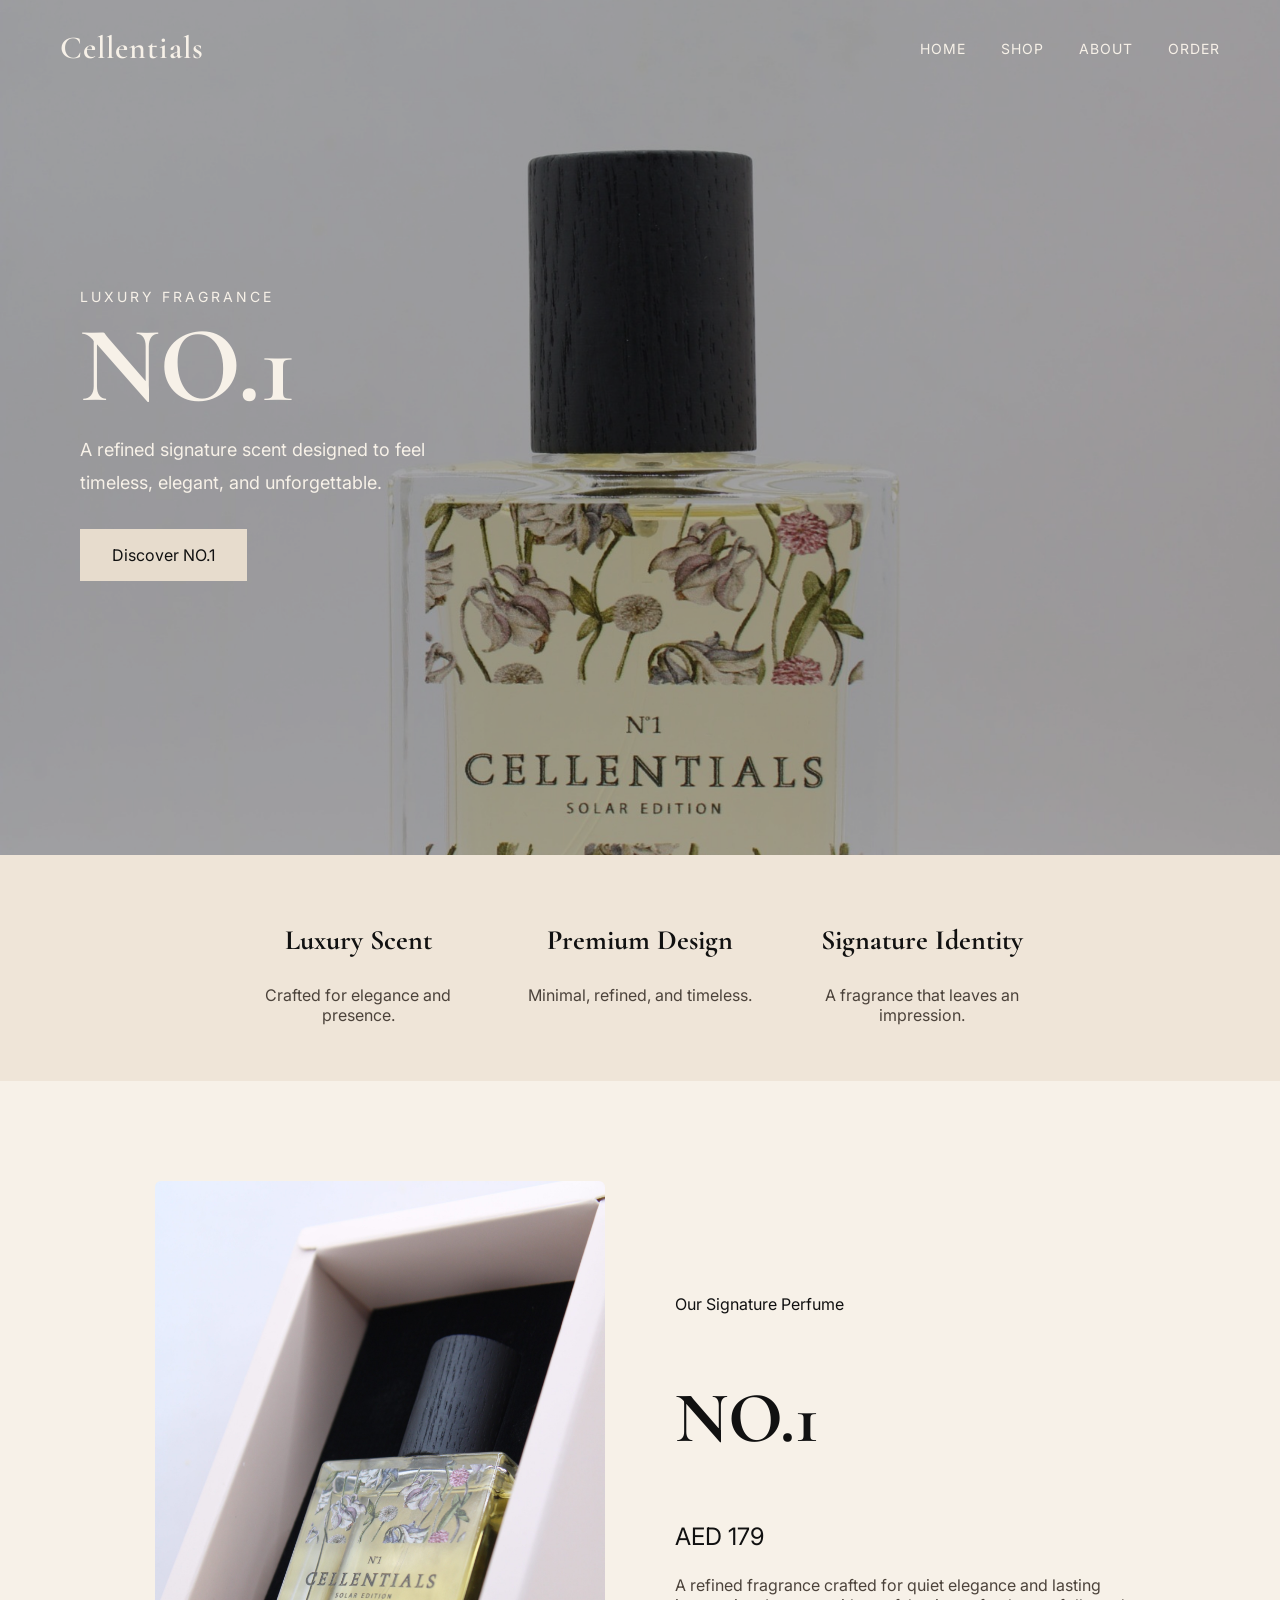
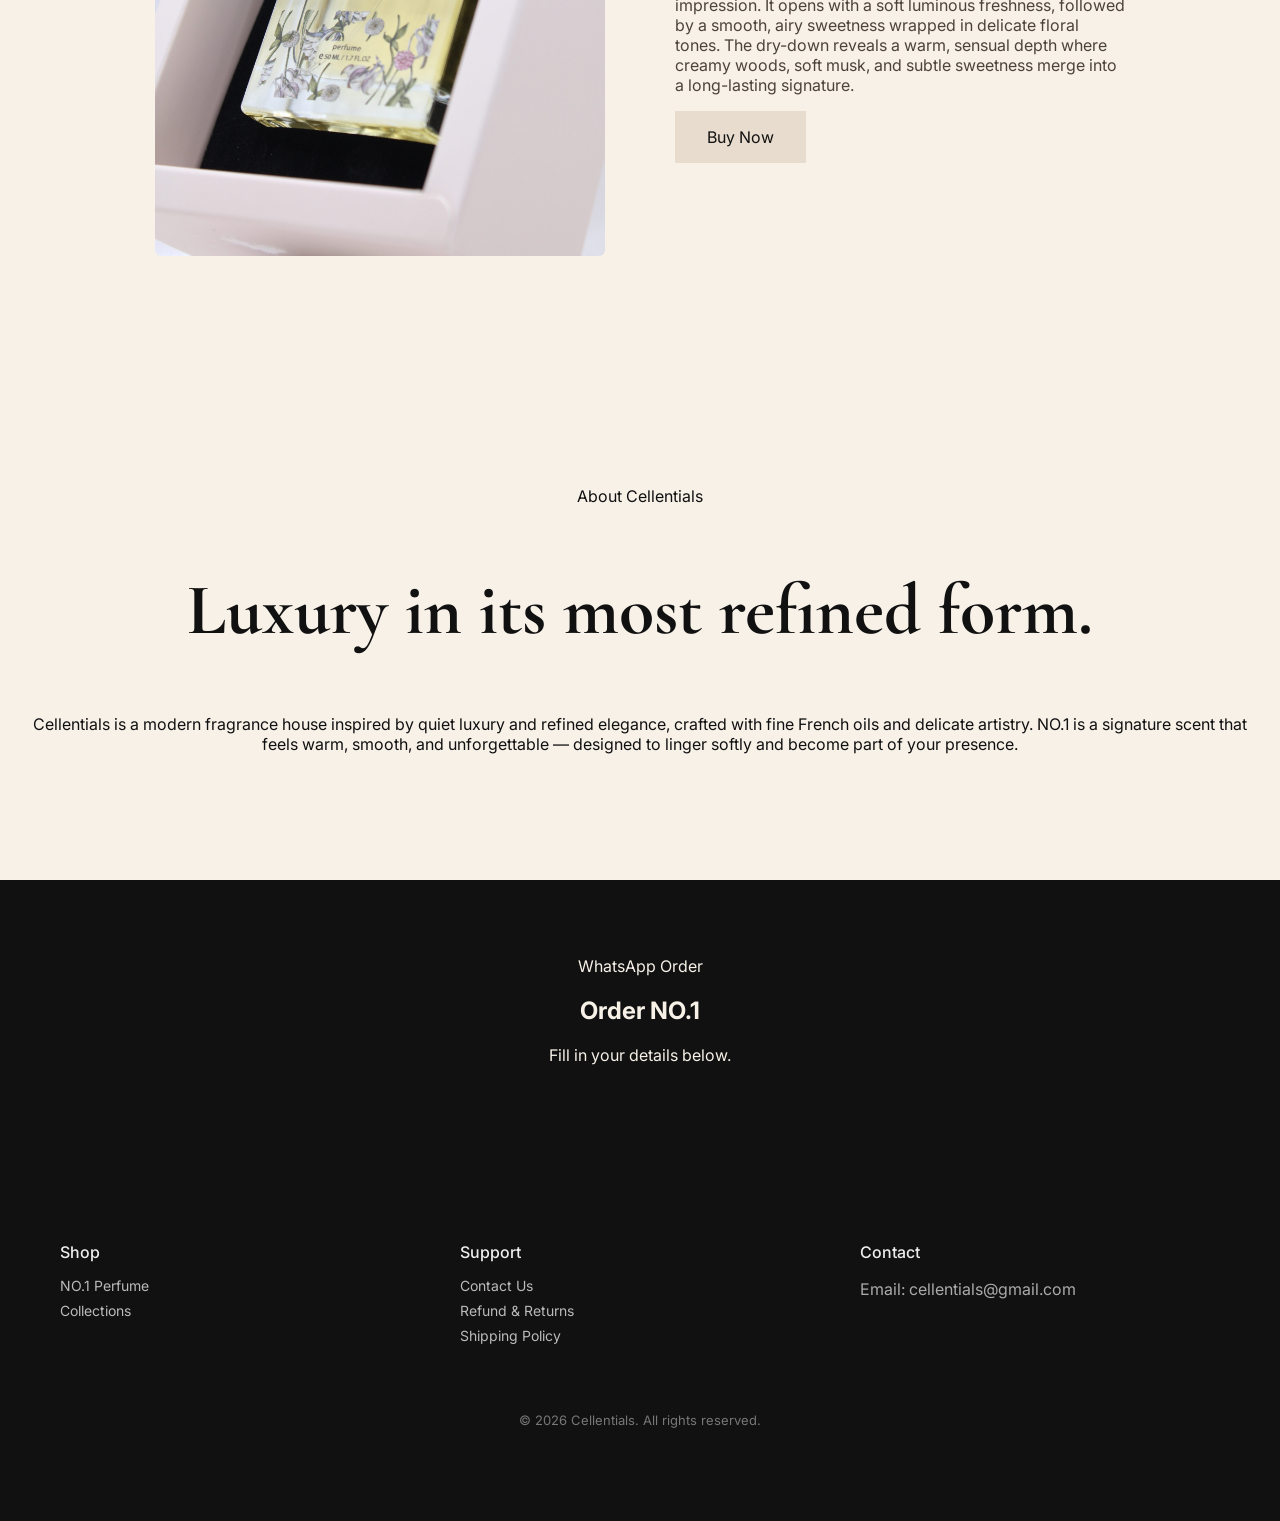
==== index.html @ 871bb333 "Update index.html" ====
<!DOCTYPE html>
<html>
<head>
    <title>Celentials</title>
    <link rel="stylesheet" href="style.css">

    <!-- Fonts -->
    <link rel="preconnect" href="https://fonts.googleapis.com">
    <link rel="preconnect" href="https://fonts.gstatic.com" crossorigin>
    <link href="https://fonts.googleapis.com/css2?family=Cormorant+Garamond:wght@400;500;600;700&family=Inter:wght@300;400;500;600&display=swap" rel="stylesheet">
</head>

<body>

    <!-- NAV -->
    <nav>
        <h2 class="logo">Cellentials</h2>
        <ul>
            <li><a href="#home">Home</a></li>
            <li><a href="#shop">Shop</a></li>
            <li><a href="#about">About</a></li>
            <li><a href="#order">Order</a></li>
        </ul>
    </nav>

    <!-- HERO -->
    <section class="hero" id="home">
        <div class="hero-overlay"></div>

        <div class="hero-content">
            <div class="hero-text">
                <p class="small-text">Luxury Fragrance</p>
                <h1>NO.1</h1>
                <p class="description">
                    A refined signature scent designed to feel timeless, elegant, and unforgettable.
                </p>
                <a href="#shop" class="hero-button">Discover NO.1</a>
            </div>
        </div>
    </section>

    <!-- FEATURES -->
    <section class="features">
        <div class="feature">
            <h3>Luxury Scent</h3>
            <p>Crafted for elegance and presence.</p>
        </div>

        <div class="feature">
            <h3>Premium Design</h3>
            <p>Minimal, refined, and timeless.</p>
        </div>

        <div class="feature">
            <h3>Signature Identity</h3>
            <p>A fragrance that leaves an impression.</p>
        </div>
    </section>

    <!-- PRODUCT -->
    <section class="product" id="shop">
        <div class="product-container">

            <div class="product-image">
                <img src="CellentialN1.JPG" alt="NO.1 Perfume">
            </div>

            <div class="product-info">
                <p class="section-label">Our Signature Perfume</p>
                <h2>NO.1</h2>
                <p class="price">AED 179</p>

                <p class="product-description">
                    A refined fragrance crafted for quiet elegance and lasting impression.
                    It opens with a soft luminous freshness, followed by a smooth, airy sweetness
                    wrapped in delicate floral tones. The dry-down reveals a warm, sensual depth
                    where creamy woods, soft musk, and subtle sweetness merge into a long-lasting signature.
                </p>

                <a href="http://pay.ziina.com/Cellentials48/nr4WAFdqo"
                   target="_blank"
                   class="hero-button">
                   Buy Now
                </a>

            </div>
        </div>
    </section>

    <!-- ABOUT -->
    <section class="about" id="about">
        <p class="section-label">About Cellentials</p>
        <h2>Luxury in its most refined form.</h2>
        <p>
            Cellentials is a modern fragrance house inspired by quiet luxury 
            and refined elegance, crafted with fine French oils and delicate artistry. 
            NO.1 is a signature scent that feels warm, smooth, and unforgettable — designed to
            linger softly and become part of your presence.
        </p>
    </section>

    <!-- ORDER -->
    <section class="order" id="order">
        <p class="section-label">WhatsApp Order</p>
        <h2>Order NO.1</h2>
        <p class="order-text">Fill in your details below.</p>

  

        <p id="message"></p>
    </section>

    <!-- FOOTER -->
   

   <script src="script.js"></script>

<footer class="footer">
  <div class="footer-container">

    

    <div class="footer-column">
      <h4>Shop</h4>
      <a href="#">NO.1 Perfume</a>
      <a href="#">Collections</a>
    </div>

    <div class="footer-column">
      <h4>Support</h4>
      <a href="contact.html">Contact Us</a>
      <a href="policy.html">Refund & Returns</a>
      <a href="shipping.html">Shipping Policy</a>
    </div>

    <div class="footer-column">
      <h4>Contact</h4>
      <p>Email: cellentials@gmail.com</p>
    </div>

  </div>

  <div class="footer-bottom">
    <p>© 2026 Cellentials. All rights reserved.</p>
  </div>
</footer>

</body>
</html>
---- style.css ----
html {
    scroll-behavior: smooth;
}

* {
    box-sizing: border-box;
}

html, body {
    margin: 0;
    padding: 0;
    overflow-x: hidden;
}

body {
    margin: 0;
    background-color: #f7f1e8;
    color: #111111;
    font-family: 'Inter', sans-serif;
}

/* NAVBAR */
nav {
    position: absolute;
    top: 0;
    left: 0;
    width: 100%;
    padding: 28px 60px;
    display: flex;
    justify-content: space-between;
    align-items: center;
    z-index: 10;
}

.logo {
    font-family: 'Cormorant Garamond', serif;
    font-size: 32px;
    font-weight: 600;
    color: #f7f1e8;
    margin: 0;
    letter-spacing: 1px;
}

nav ul {
    display: flex;
    gap: 35px;
    list-style: none;
    margin: 0;
    padding: 0;
}

nav ul li a {
    text-decoration: none;
    color: #f7f1e8;
    font-size: 14px;
    letter-spacing: 1px;
    text-transform: uppercase;
}

/* HERO */
.hero {
    position: relative;
    min-height: 95vh;
    background-image: url("cellentialsN1image.JPG");
    background-size: cover;
    background-position: center;
    display: flex;
    align-items: center;
}

.hero-overlay {
    position: absolute;
    inset: 0;
    background: rgba(0, 0, 0, 0.35);
}

.hero-content {
    position: relative;
    z-index: 2;
    width: 100%;
    padding: 0 80px;
}

.hero-text {
    max-width: 500px;
    color: #f7f1e8;
}

.small-text {
    font-size: 14px;
    letter-spacing: 3px;
    text-transform: uppercase;
    margin-bottom: 12px;
}

.hero h1 {
    font-family: 'Cormorant Garamond', serif;
    font-size: 108px;
    line-height: 0.9;
    margin: 0 0 20px;
}

.description {
    font-size: 18px;
    line-height: 1.8;
    max-width: 420px;
    margin-bottom: 30px;
}

.hero-button {
    display: inline-block;
    padding: 16px 32px;
    background-color: #e7dccd;
    color: #111;
    text-decoration: none;
}

/* FEATURES */
.features {
    background-color: #efe5d8;
    display: flex;
    justify-content: center;
    gap: 40px;
    padding: 40px 30px;
    flex-wrap: wrap;
}

.feature {
    text-align: center;
    max-width: 260px;
}

.feature h3 {
    font-family: 'Cormorant Garamond', serif;
    font-size: 28px;
}

.feature p {
    color: #4c433b;
}

/* PRODUCT */
.product {
    padding: 100px 70px;
}

.product-container {
    max-width: 1200px;
    margin: auto;
    display: flex;
    align-items: center;
    justify-content: center;
    gap: 70px;
    flex-wrap: wrap;
}

.product-image img {
    width: 100%;
    max-width: 450px;
    border-radius: 6px;
}

.product-info {
    max-width: 450px;
}

.product-info h2 {
    font-family: 'Cormorant Garamond', serif;
    font-size: 72px;
}

.price {
    font-size: 24px;
}

.product-description {
    color: #4c433b;
}

/* ABOUT */
.about {
    text-align: center;
    padding: 110px 30px;
}

.about h2 {
    font-family: 'Cormorant Garamond', serif;
    font-size: 72px;
}

/* ORDER */
.order {
    background-color: #111;
    color: #f7f1e8;
    text-align: center;
    padding: 60px 20px;
}

form {
    max-width: 460px;
    margin: auto;
    display: flex;
    flex-direction: column;
    gap: 16px;
}

input {
    padding: 16px;
    border: 1px solid #8e7f70;
    background: transparent;
    color: #f7f1e8;
}

input::placeholder {
    color: #b8ab9b;
}

button {
    padding: 16px;
    background-color: #e7dccd;
    color: #111;
    border: none;
}

/* FOOTER */
.footer {
    background: #111;
    color: #eee;
    padding: 60px 40px;
}

.footer {
  background-color: #111;
  color: #eee;
  padding: 80px 60px;
}

.footer-container {
  display: flex;
  justify-content: space-between; /* spreads columns like Coursera */
  align-items: flex-start;
  max-width: 1200px;
  margin: 0 auto;
  gap: 40px;
  flex-wrap: wrap;
}

.footer-column {
  flex: 1;
  min-width: 180px;
}

.footer-column h3,
.footer-column h4 {
  margin-bottom: 15px;
  font-weight: 500;
}

.footer-column p {
  color: #aaa;
  line-height: 1.6;
  margin: 0;
}

.footer-column a {
  display: block;
  color: #bbb;
  text-decoration: none;
  margin-bottom: 8px;
  font-size: 14px;
}

.footer-column a:hover {
  color: #fff;
}

/* bottom text */
.footer-bottom {
  margin-top: 60px;
  text-align: center;
  font-size: 13px;
  color: #777;
}
.footer-column a {
  display: block;
}

/* CONTACT PAGE */
.contact {
    max-width: 700px;
    margin: 120px auto;
    padding: 0 20px;
    text-align: left;
}

.contact h1 {
    font-family: 'Cormorant Garamond', serif;
    font-size: 52px;
}

.contact-form {
    display: flex;
    flex-direction: column;
    gap: 15px;
}

.contact-form input,
.contact-form textarea {
    width: 100%;
    padding: 16px;
    border: 1px solid #cfc6bb;
    background: transparent;
    color: #111;
}

.contact-form textarea {
    height: 140px;
}

.contact-form button {
    background: #111;
    color: #f7f1e8;
}

/* MOBILE */
@media (max-width: 768px) {

    nav {
        padding: 20px;
        flex-direction: column;
    }

    .hero-content {
        padding: 0 20px;
        text-align: center;
    }

    .hero h1 {
        font-size: 60px;
    }

    .product {
        padding: 50px 20px;
    }

    .product-container {
        flex-direction: column;
        text-align: center;
    }

    .product-info h2 {
        font-size: 42px;
    }

    .about h2,
    .order h2 {
        font-size: 40px;
    }

    .features {
        flex-direction: column;
    }

    .footer-container {
        flex-direction: column;
        text-align: center;
    }
}
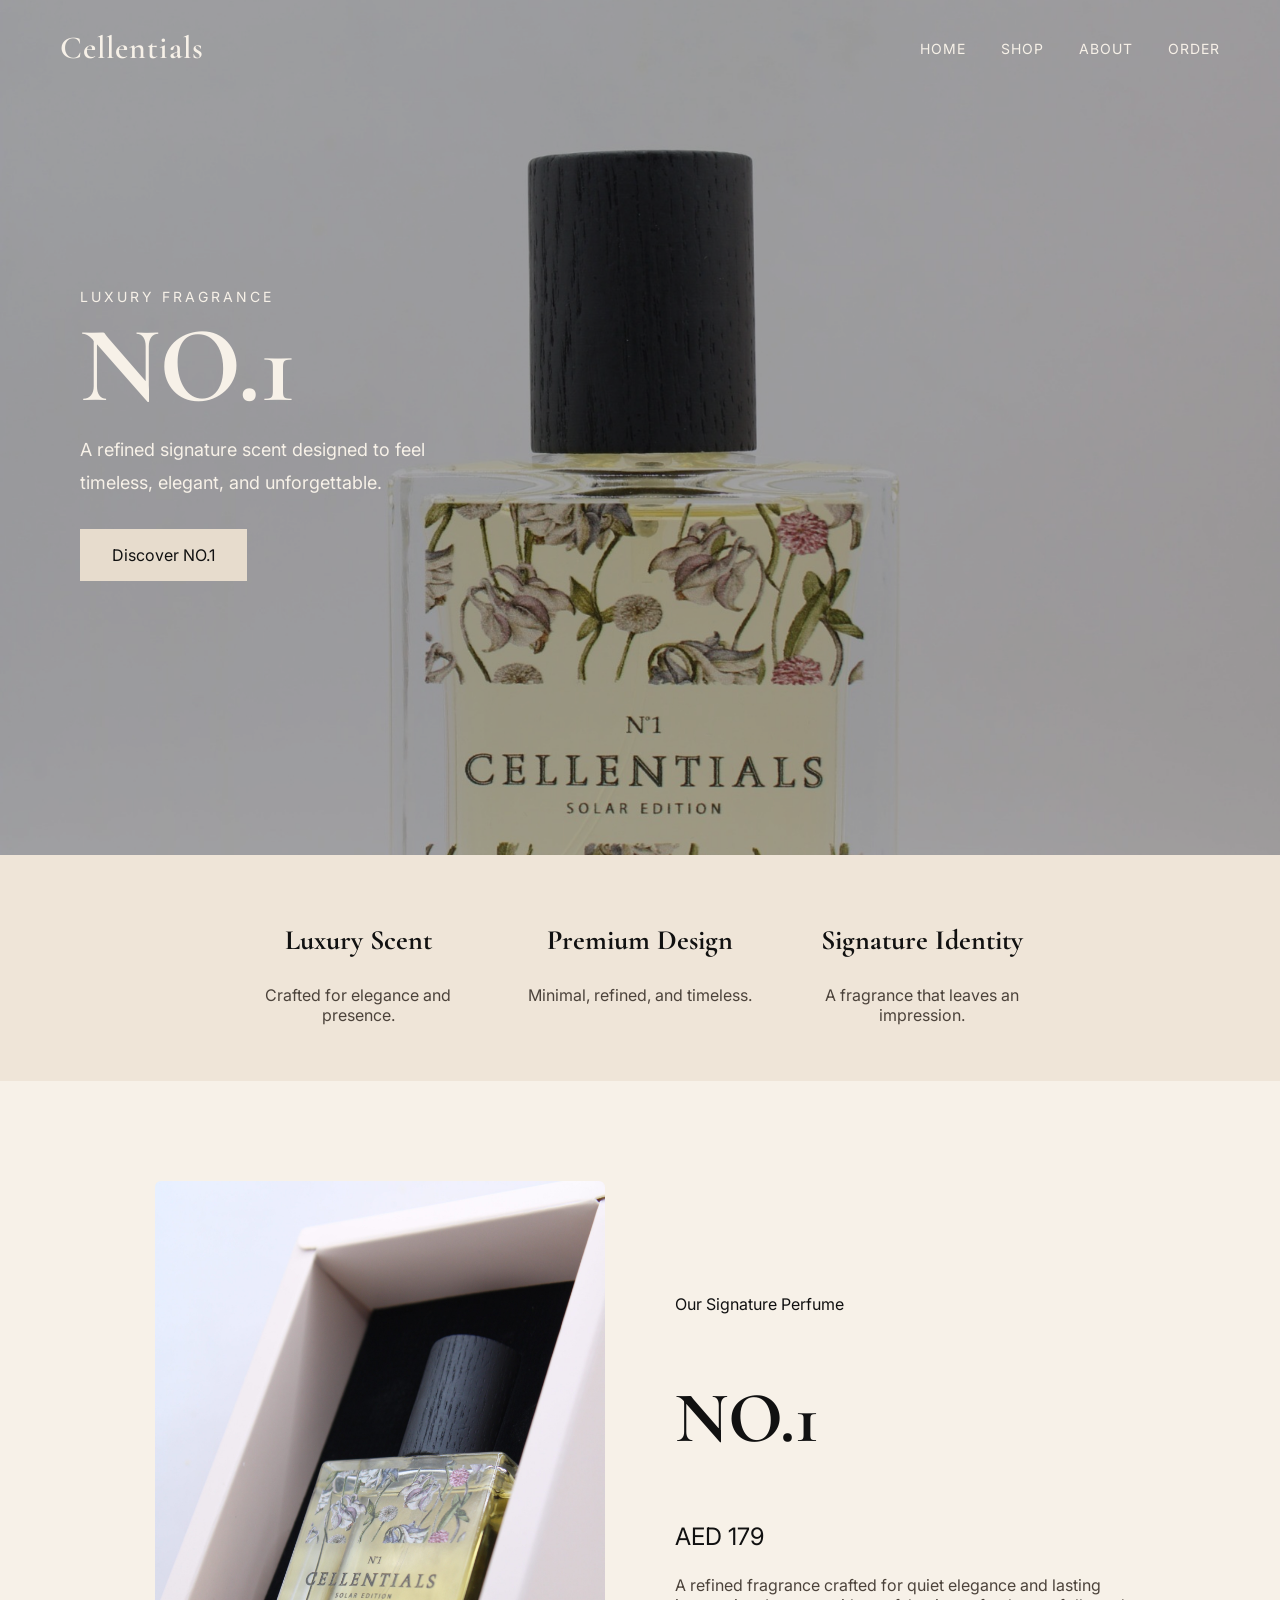
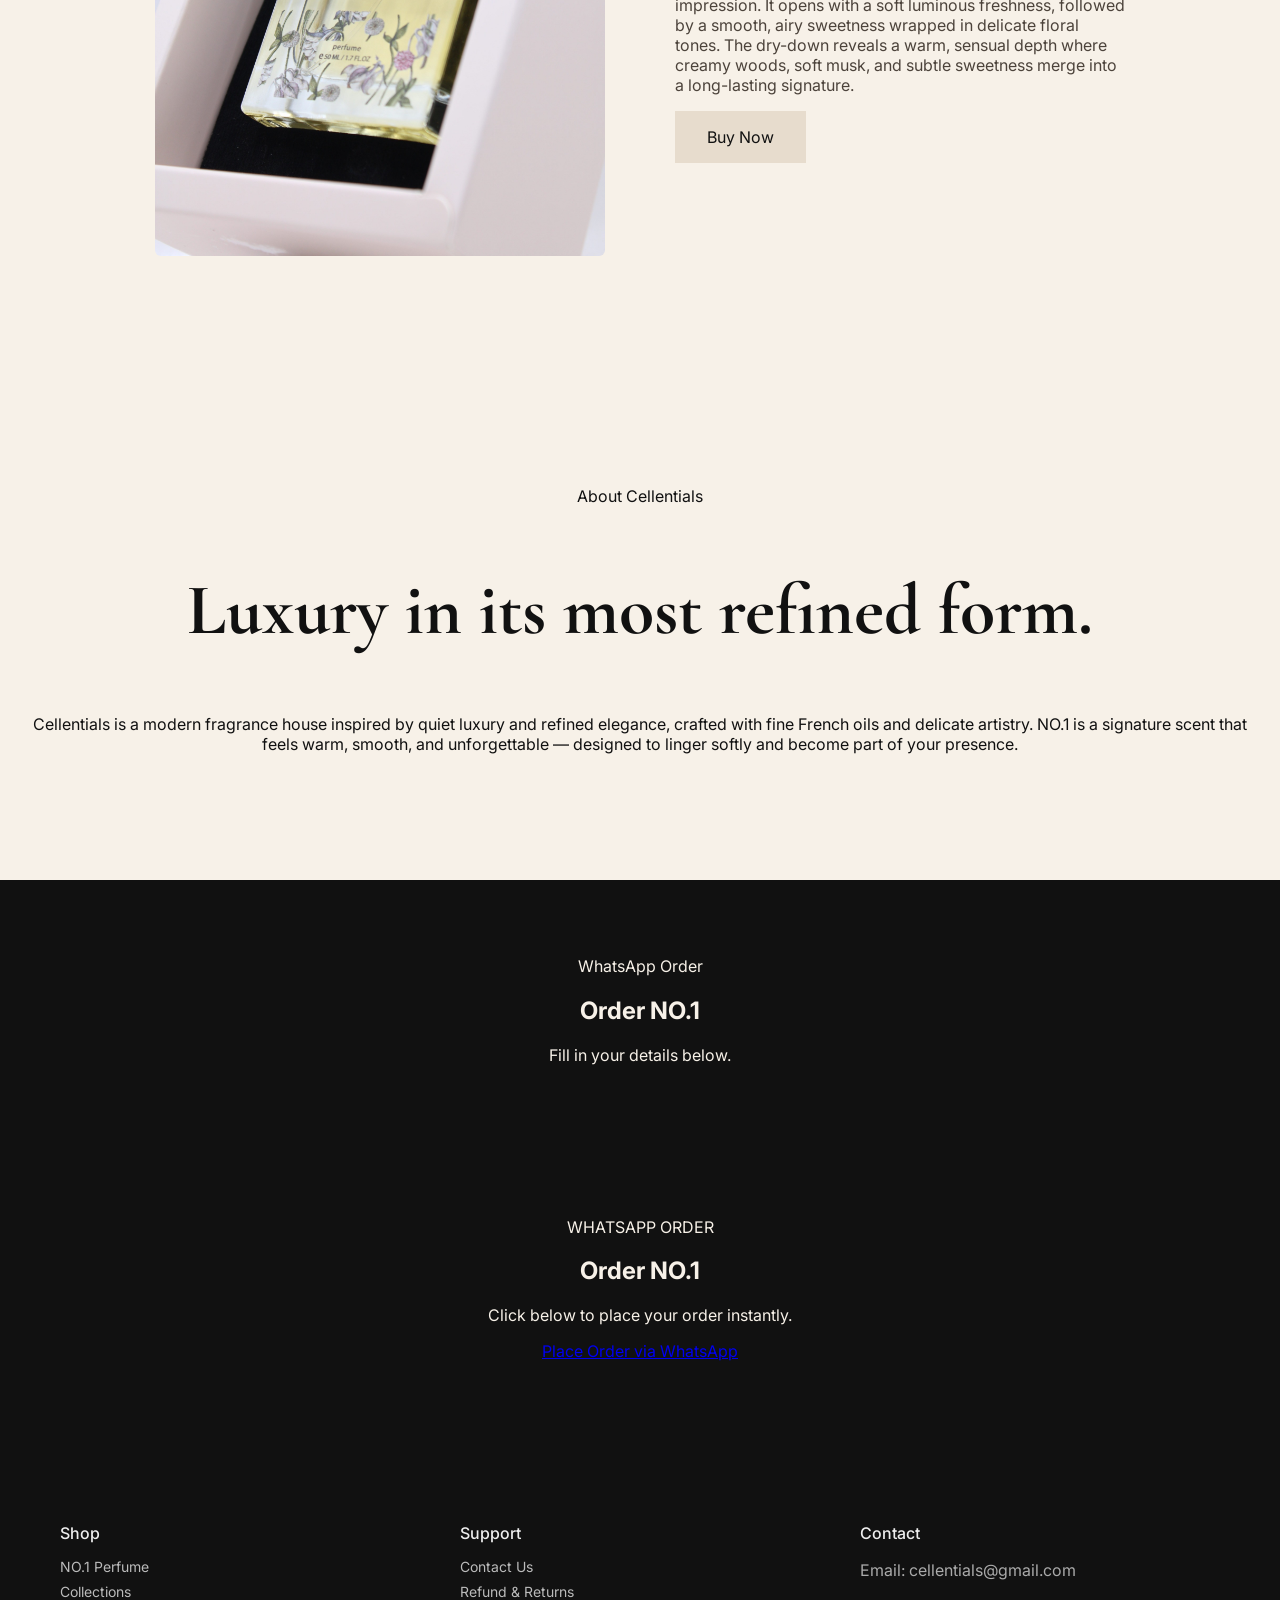
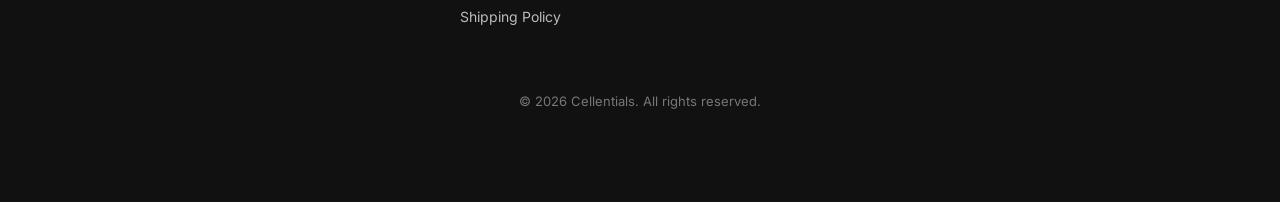
==== commit 0aef7877: "Update index.html" ====
--- a/index.html
+++ b/index.html
@@ -110,6 +110,20 @@
         <p id="message"></p>
     </section>
 
+    <section class="order">
+
+  <p class="section-label">WHATSAPP ORDER</p>
+  <h2>Order NO.1</h2>
+  <p class="order-text">Click below to place your order instantly.</p>
+
+  <a href="https://wa.me/971507528911?text=Hi%20I%20want%20to%20order%20NO.1%20perfume"
+     class="whatsapp-btn"
+     target="_blank">
+     Place Order via WhatsApp
+  </a>
+
+</section>
+
     <!-- FOOTER -->
    
 
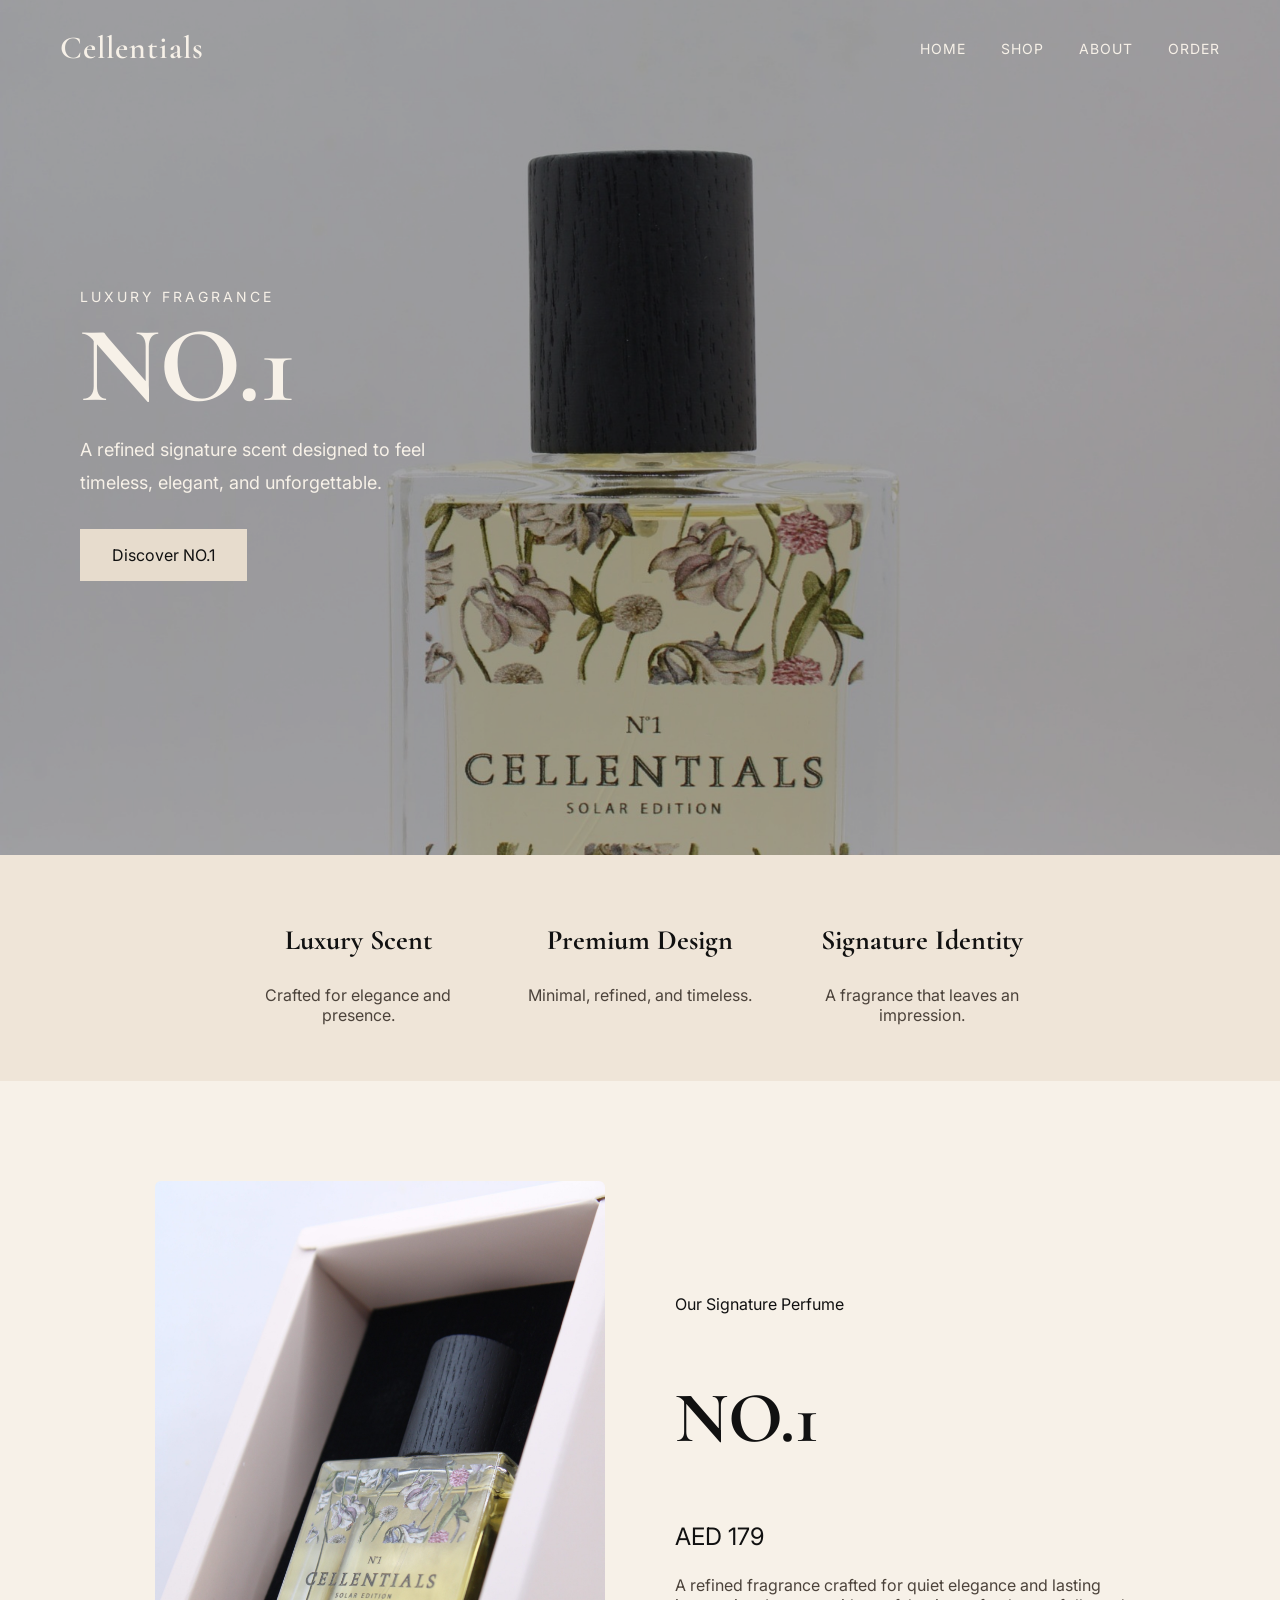
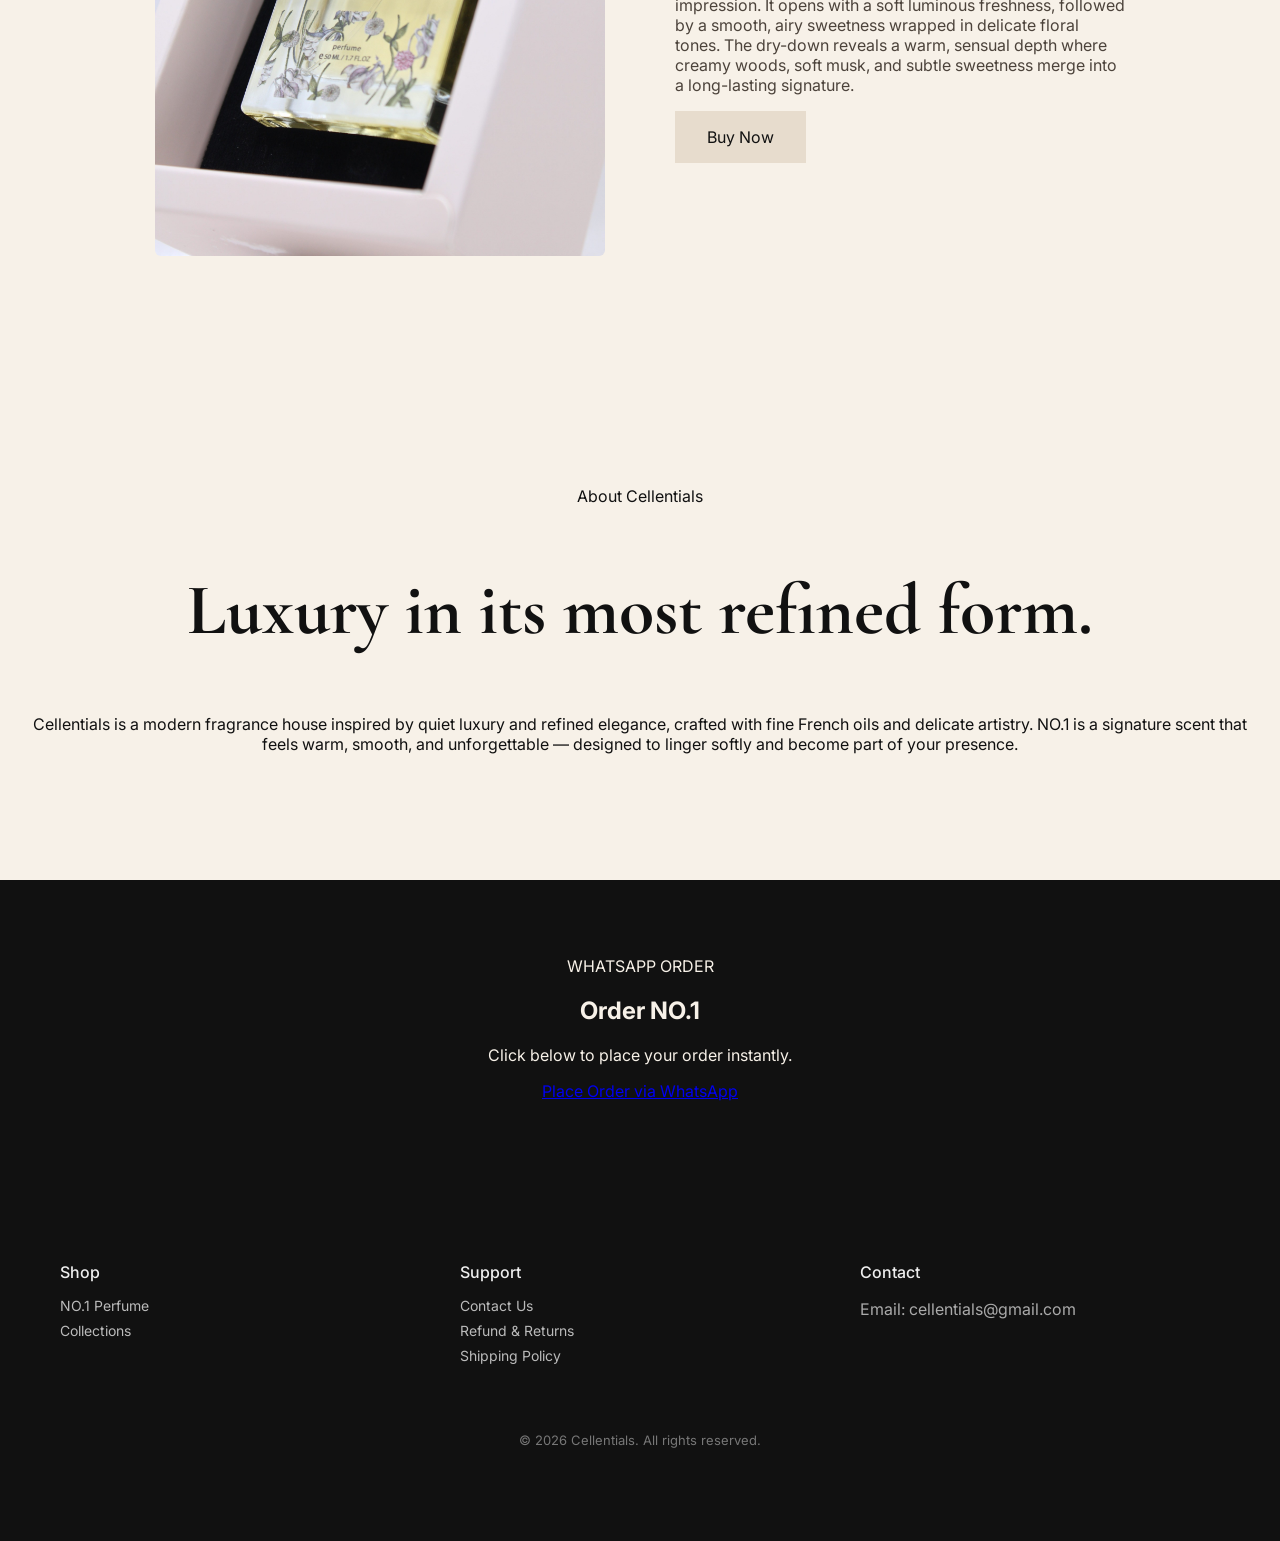
==== commit 08a9417c: "Update index.html" ====
--- a/index.html
+++ b/index.html
@@ -100,15 +100,7 @@
     </section>
 
     <!-- ORDER -->
-    <section class="order" id="order">
-        <p class="section-label">WhatsApp Order</p>
-        <h2>Order NO.1</h2>
-        <p class="order-text">Fill in your details below.</p>
-
-  
-
-        <p id="message"></p>
-    </section>
+ 
 
     <section class="order">
 
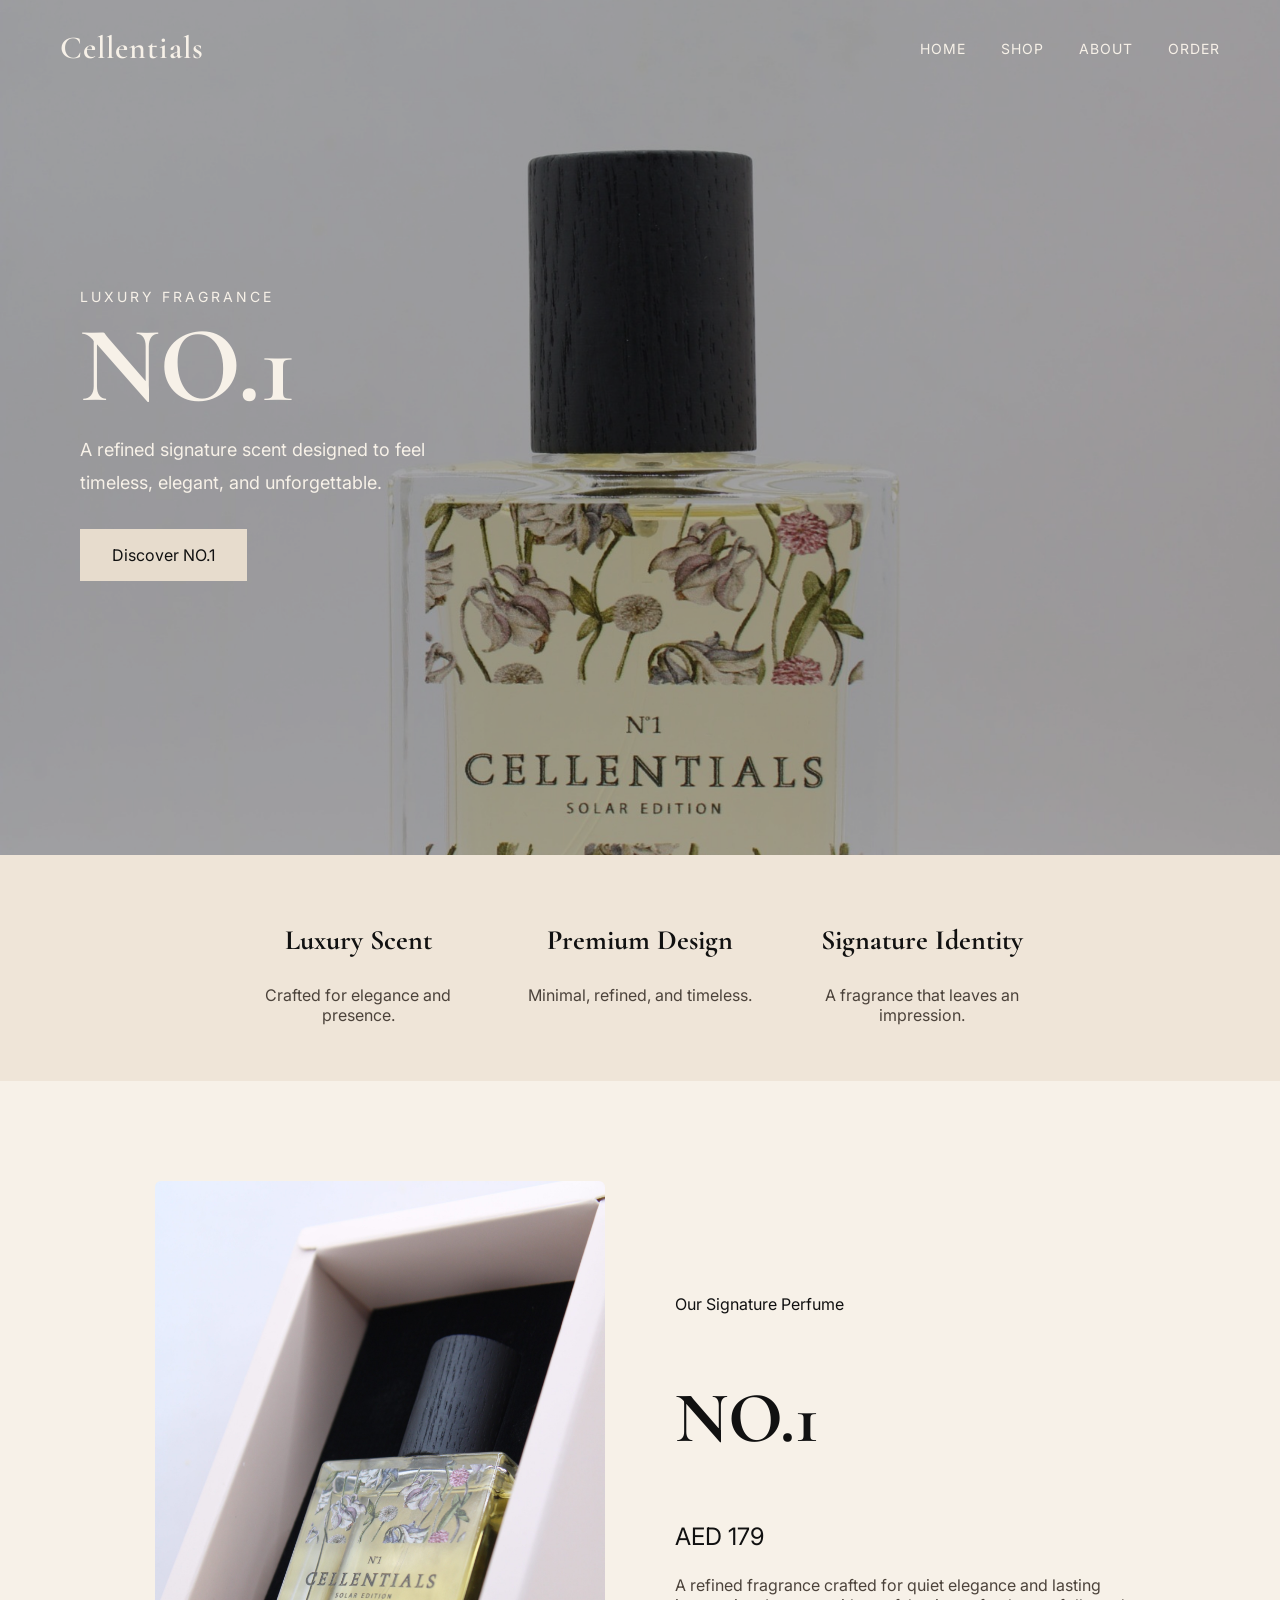
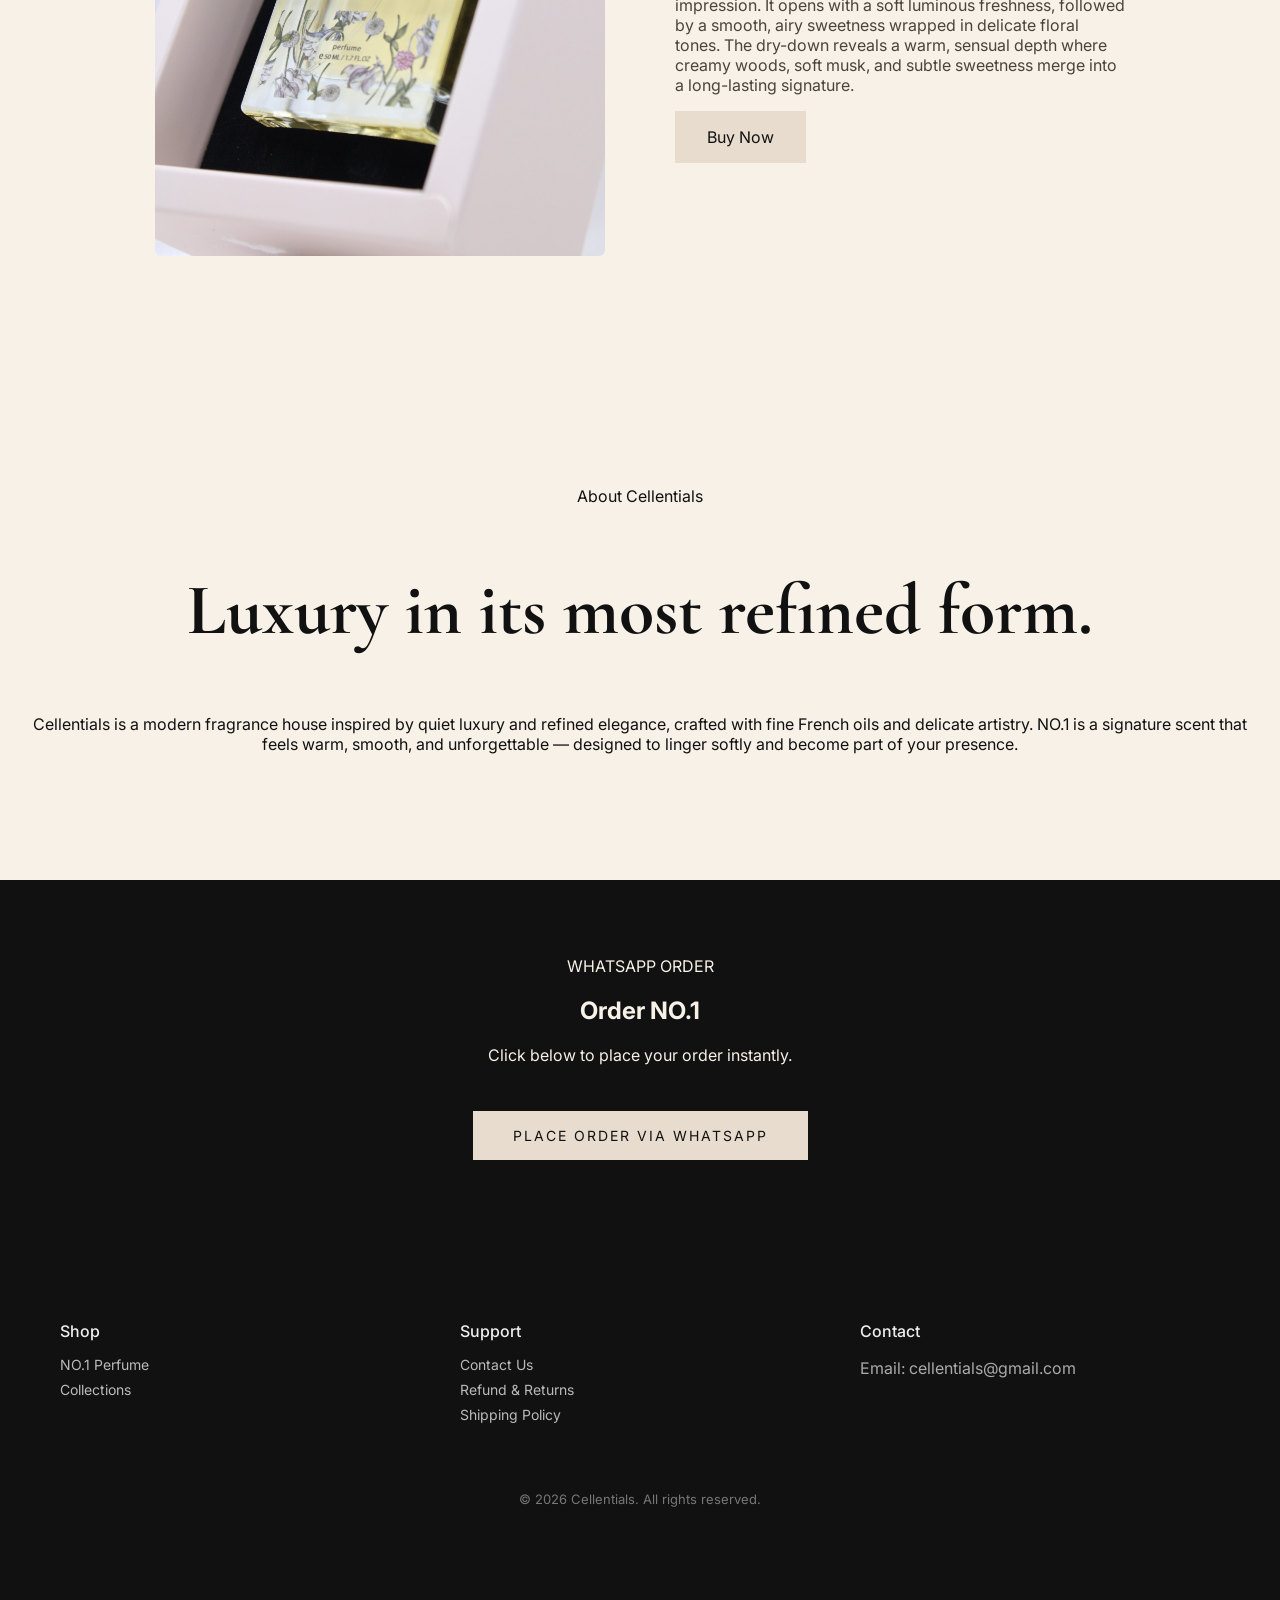
==== commit 3aa00131: "Update index.html" ====
--- a/index.html
+++ b/index.html
@@ -108,11 +108,9 @@
   <h2>Order NO.1</h2>
   <p class="order-text">Click below to place your order instantly.</p>
 
-  <a href="https://wa.me/971507528911?text=Hi%20I%20want%20to%20order%20NO.1%20perfume"
-     class="whatsapp-btn"
-     target="_blank">
-     Place Order via WhatsApp
-  </a>
+ <a href="https://wa.me/971XXXXXXXXX" class="order-btn">
+  Place Order via WhatsApp
+</a>
 
 </section>
 
--- a/style.css
+++ b/style.css
@@ -321,6 +321,25 @@
     background: #111;
     color: #f7f1e8;
 }
+.order-btn {
+  display: inline-block;
+  margin-top: 30px;
+  padding: 16px 40px;
+  background-color: #e7dccd;
+  color: #111111;
+  text-decoration: none;
+  font-size: 14px;
+  letter-spacing: 2px;
+  text-transform: uppercase;
+  border: none;
+  transition: 0.3s ease;
+}
+
+.order-btn:hover {
+  background-color: transparent;
+  color: #e7dccd;
+  border: 1px solid #e7dccd;
+}
 
 /* MOBILE */
 @media (max-width: 768px) {
@@ -365,4 +384,5 @@
         flex-direction: column;
         text-align: center;
     }
-}
+    
+}
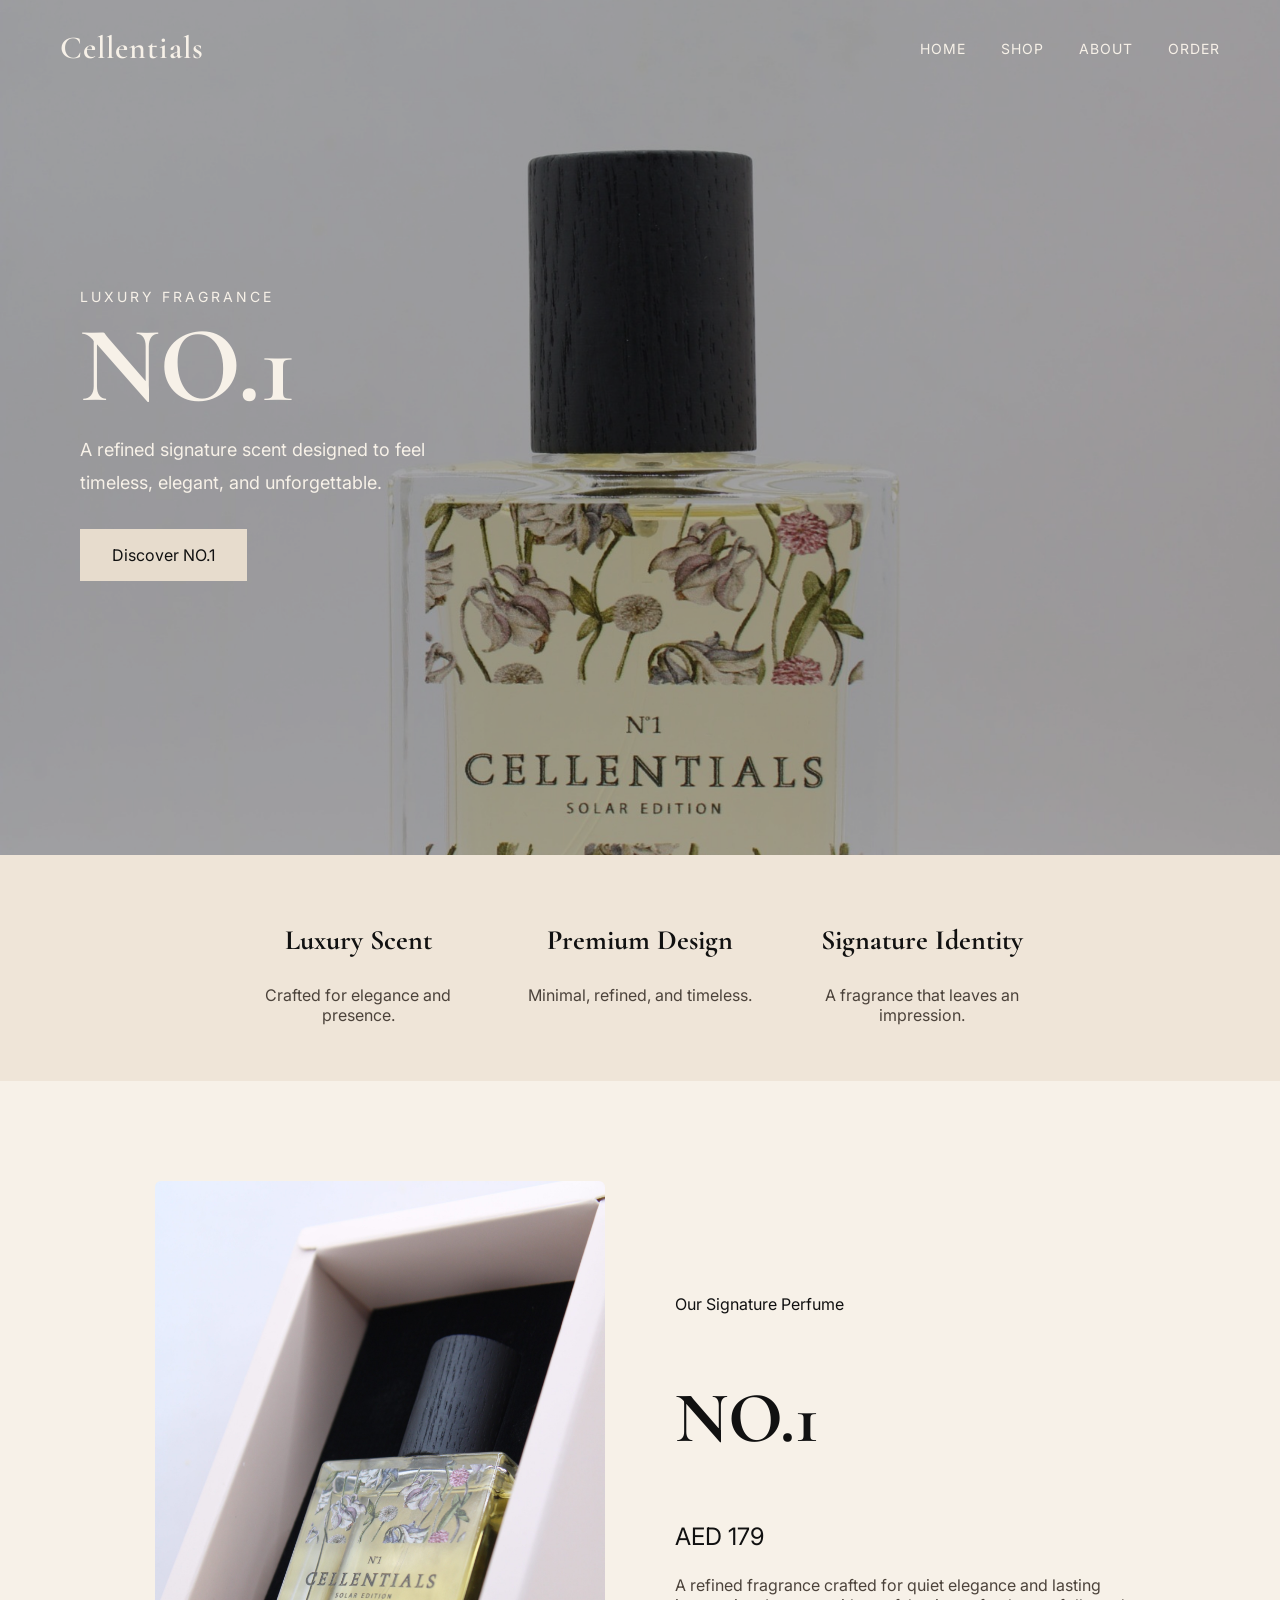
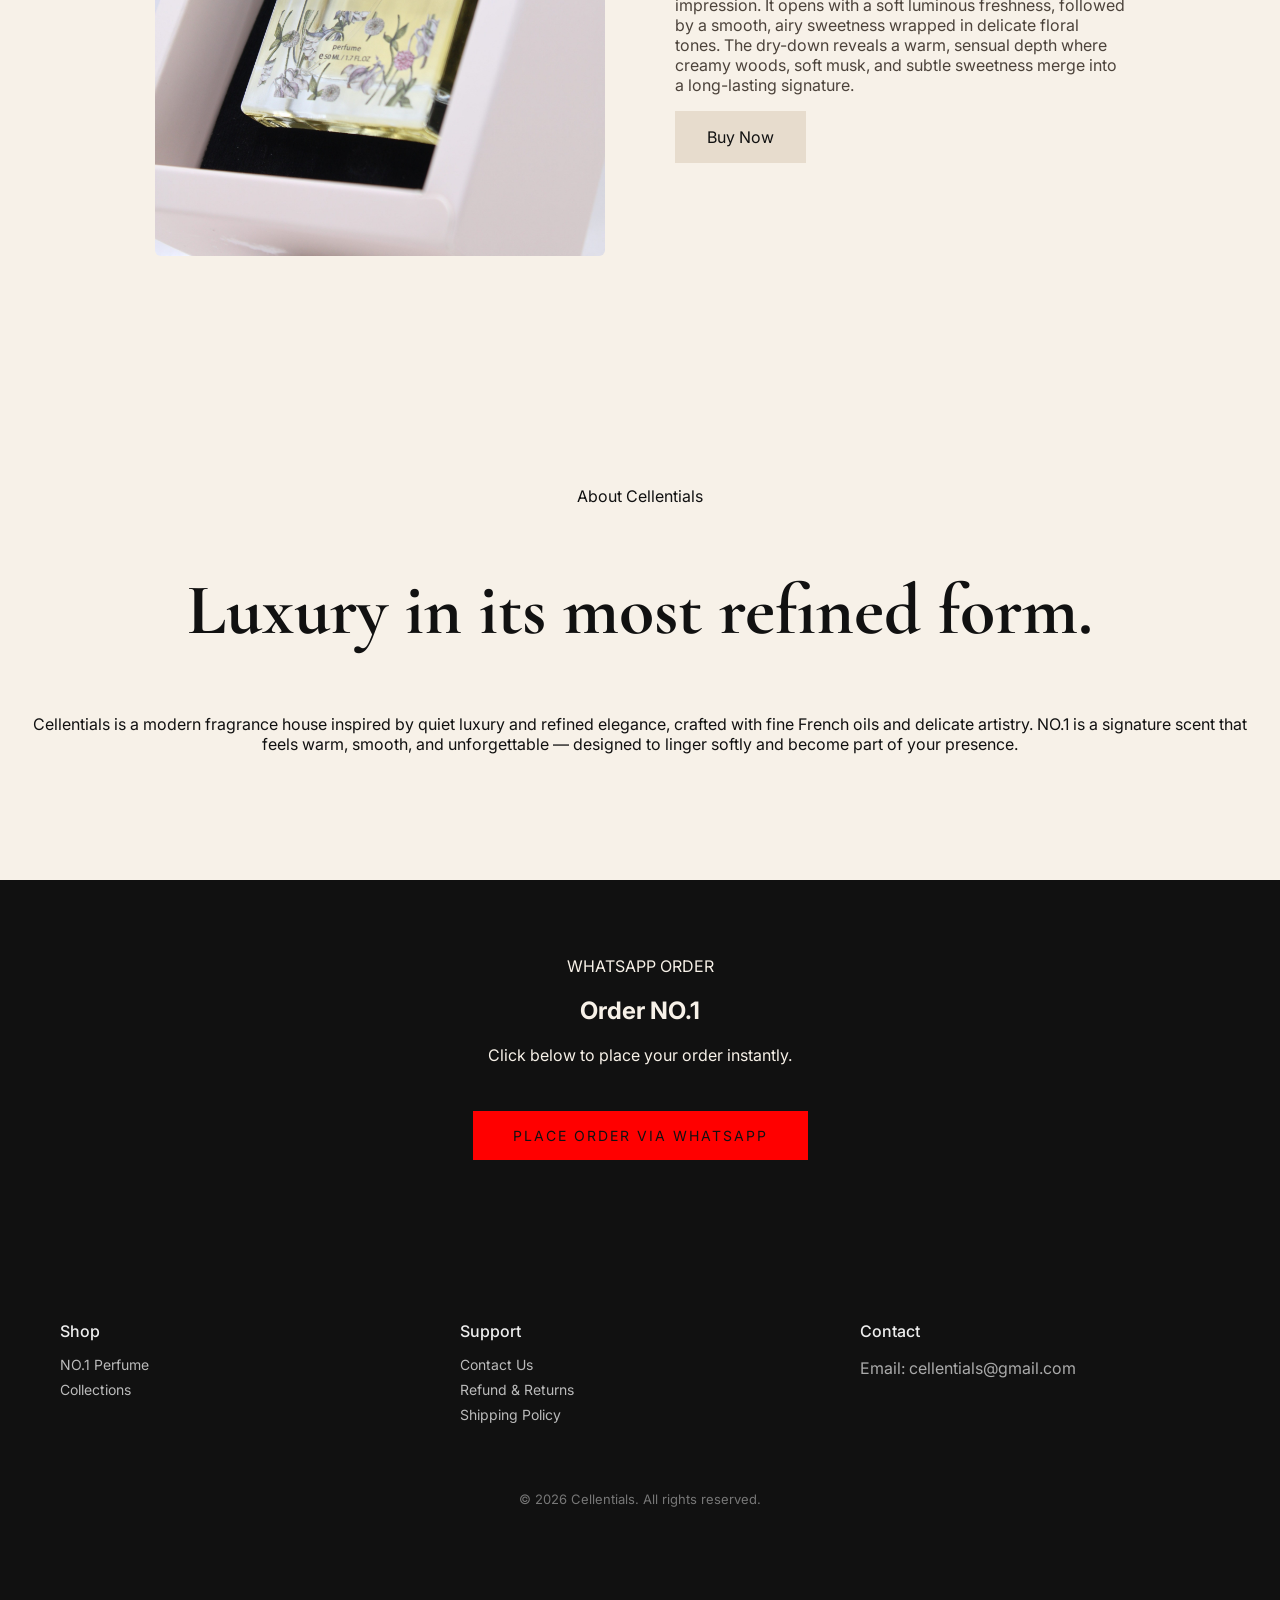
==== commit c1664a65: "Update index.html" ====
--- a/index.html
+++ b/index.html
@@ -108,7 +108,7 @@
   <h2>Order NO.1</h2>
   <p class="order-text">Click below to place your order instantly.</p>
 
- <a href="https://wa.me/971XXXXXXXXX" class="order-btn">
+ <a href="https://wa.me/971507528911" class="order-btn">
   Place Order via WhatsApp
 </a>
 
--- a/style.css
+++ b/style.css
@@ -340,6 +340,9 @@
   color: #e7dccd;
   border: 1px solid #e7dccd;
 }
+.order-btn {
+  background: red !important;
+}
 
 /* MOBILE */
 @media (max-width: 768px) {
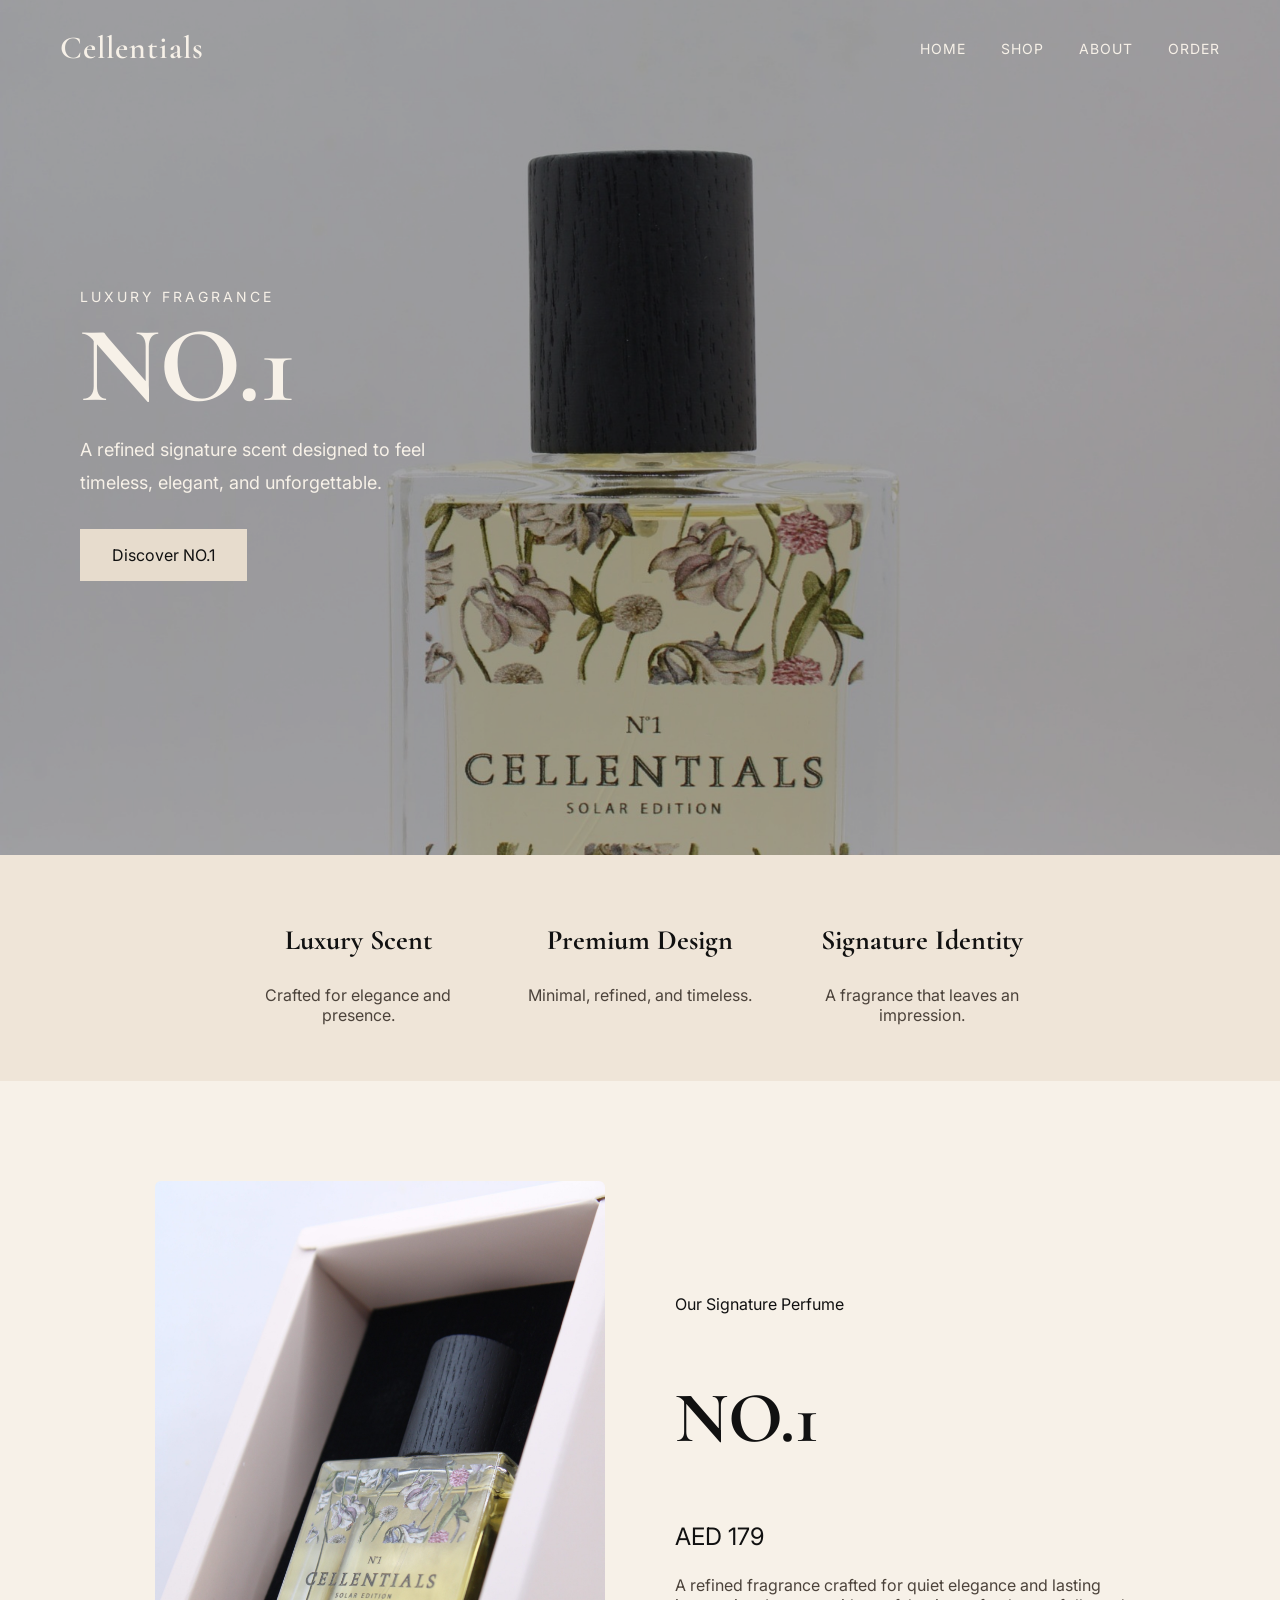
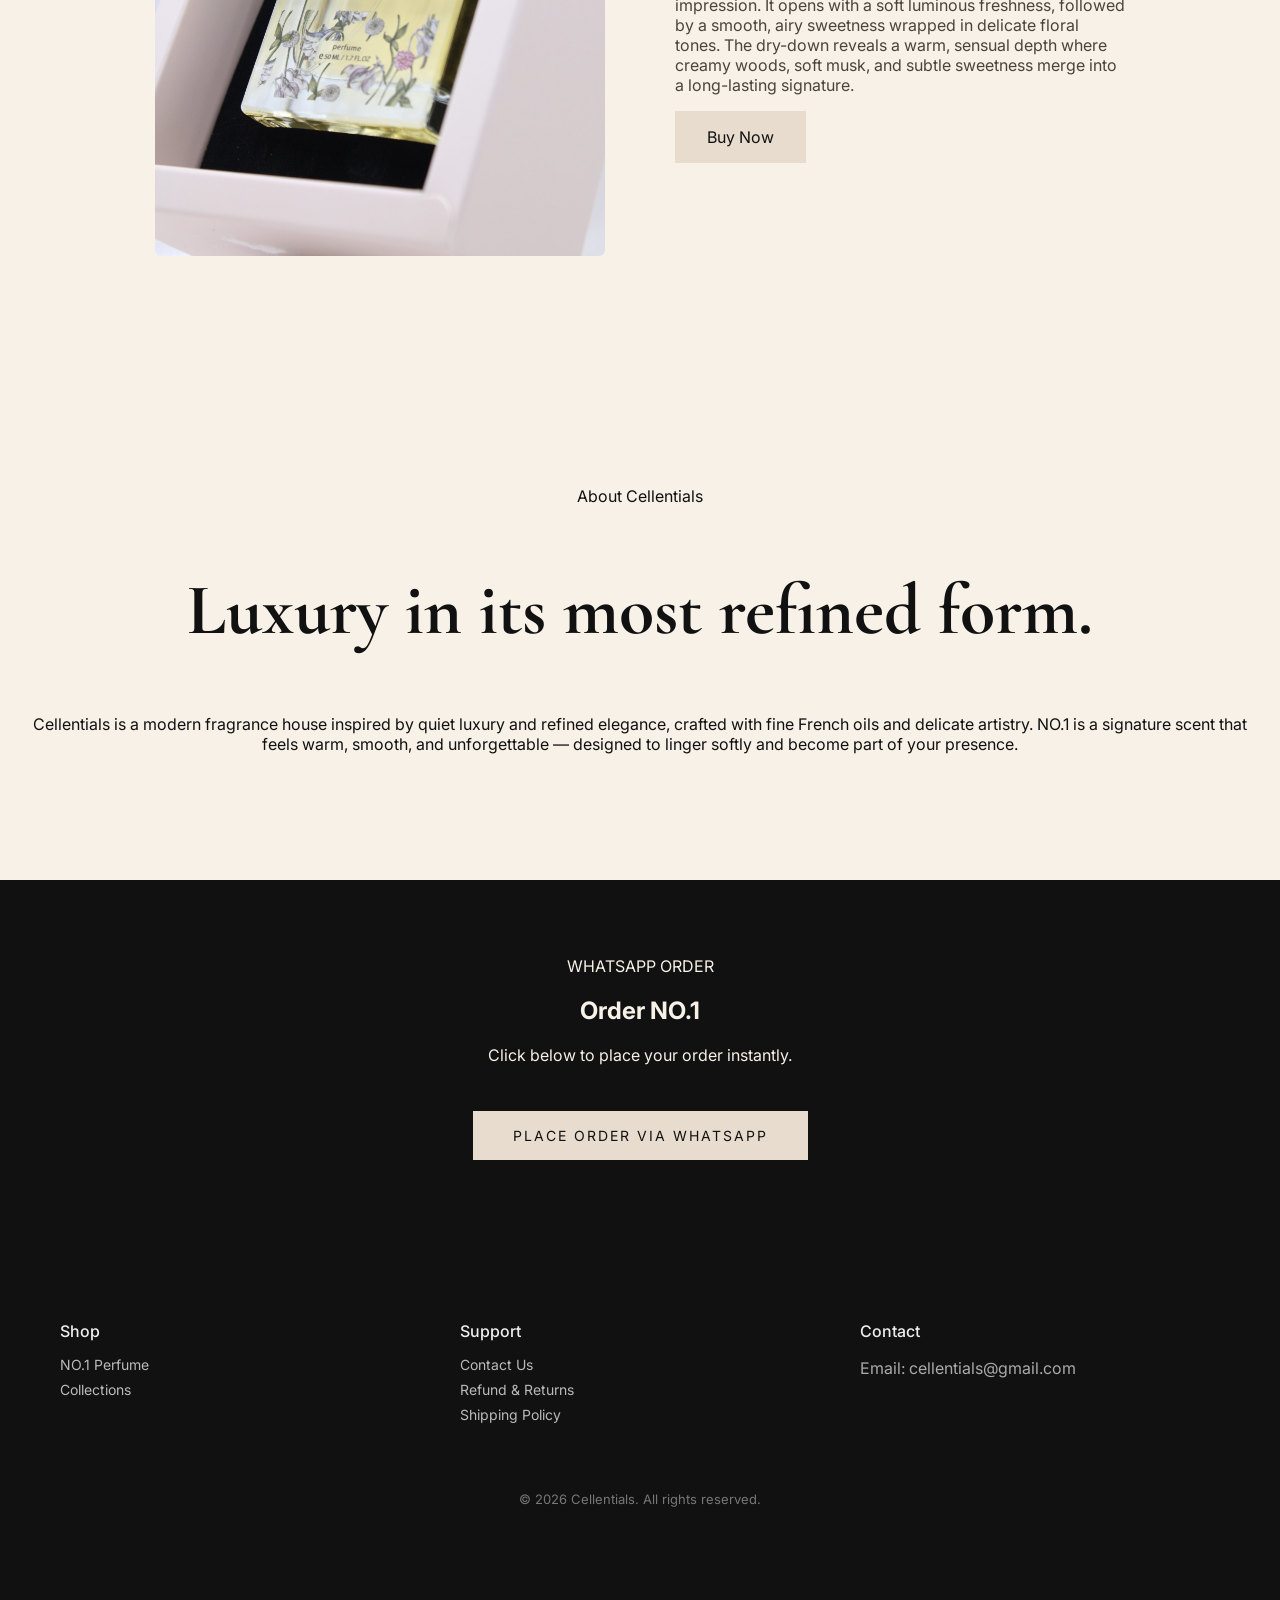
==== commit 2ccb78cc: "Update index.html" ====
--- a/index.html
+++ b/index.html
@@ -108,8 +108,10 @@
   <h2>Order NO.1</h2>
   <p class="order-text">Click below to place your order instantly.</p>
 
- <a href="https://wa.me/971507528911" class="order-btn">
-  Place Order via WhatsApp
+<a href="https://wa.me/971507528911?text=Hi%20I%20want%20to%20order%20NO.1%20perfume" 
+   class="order-btn" 
+   target="_blank">
+   Place Order via WhatsApp
 </a>
 
 </section>
--- a/style.css
+++ b/style.css
@@ -339,9 +339,38 @@
   background-color: transparent;
   color: #e7dccd;
   border: 1px solid #e7dccd;
-}
-.order-btn {
-  background: red !important;
+
+}
+.policy {
+  padding: 140px 20px 100px;
+  background-color: #f7f1e8;
+}
+
+.policy-container {
+  max-width: 700px;
+  margin: 0 auto;
+}
+
+.policy h1 {
+  font-family: 'Cormorant Garamond', serif;
+  font-size: 64px;
+  margin-bottom: 50px;
+}
+
+.policy-block {
+  border-top: 1px solid #ddd;
+  padding: 25px 0;
+}
+
+.policy-block h3 {
+  font-size: 18px;
+  margin-bottom: 8px;
+}
+
+.policy-block p {
+  font-size: 16px;
+  line-height: 1.9;
+  color: #4c433b;
 }
 
 /* MOBILE */
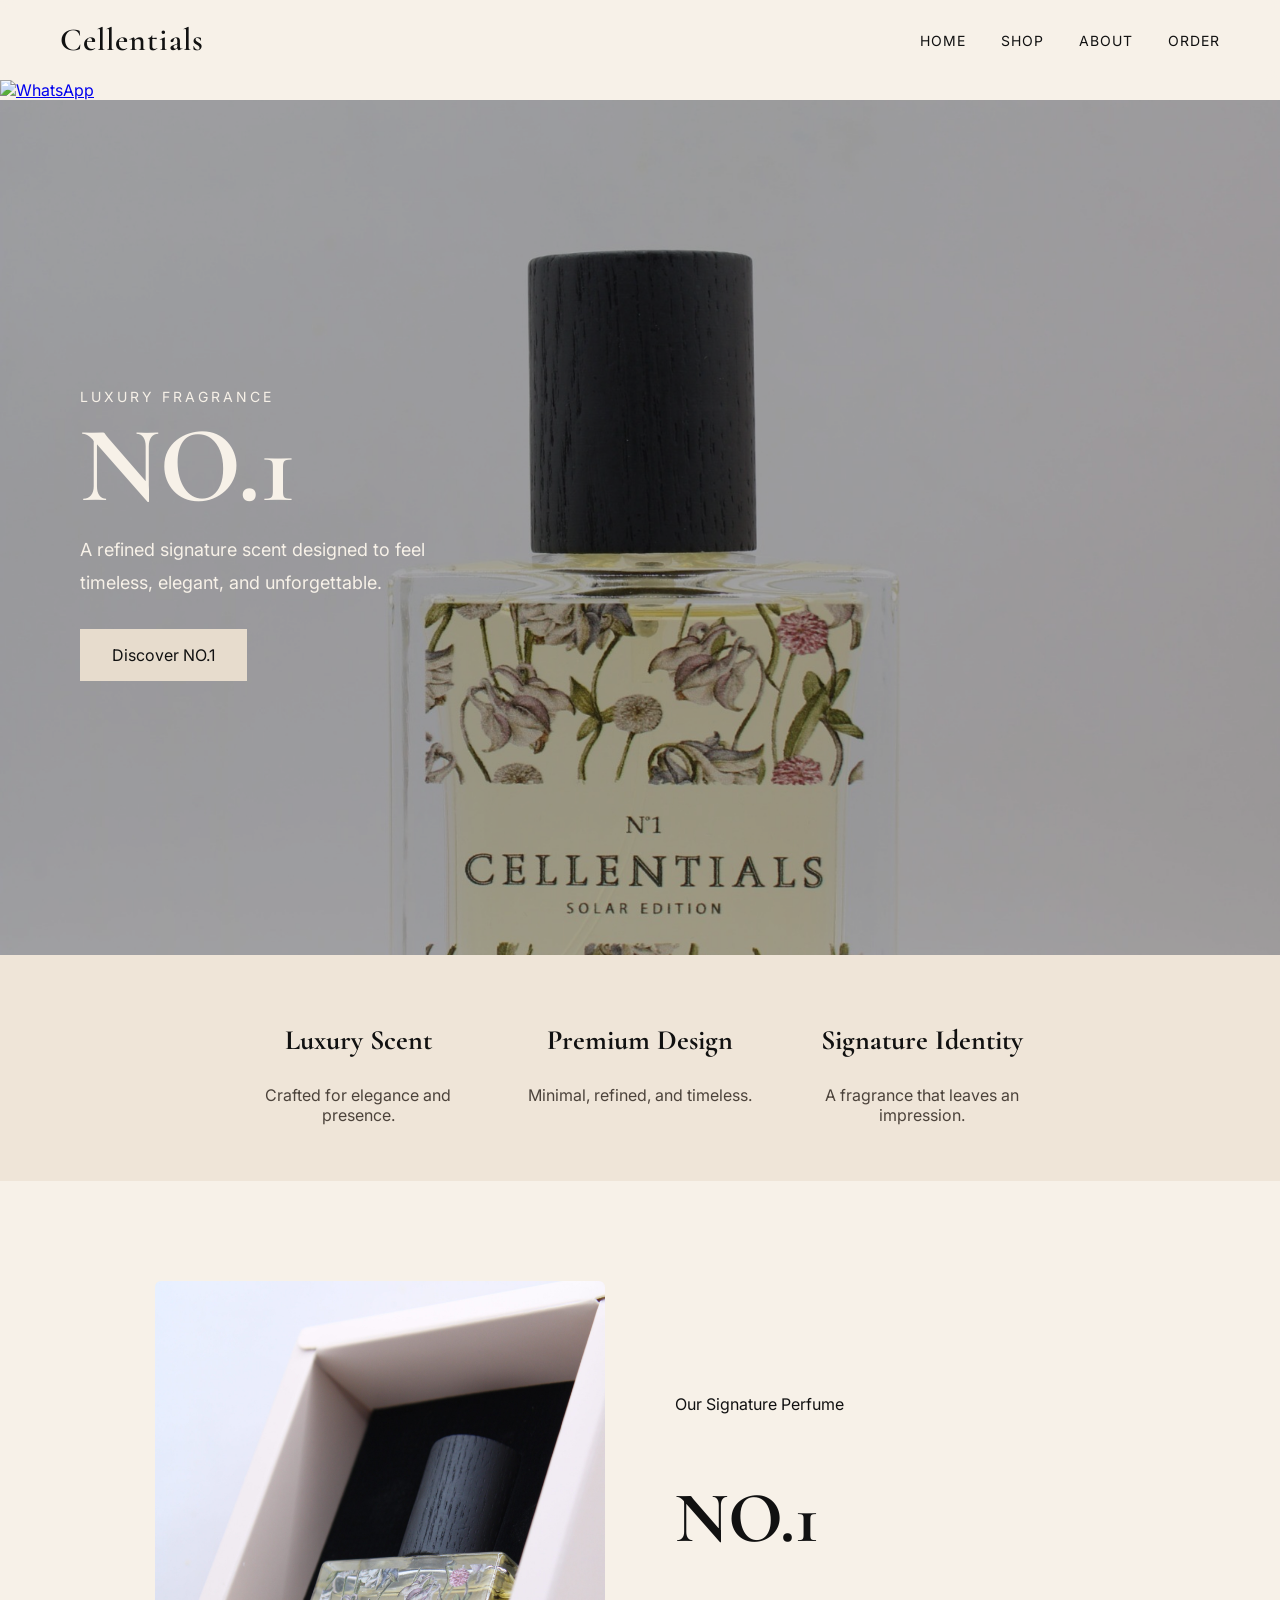
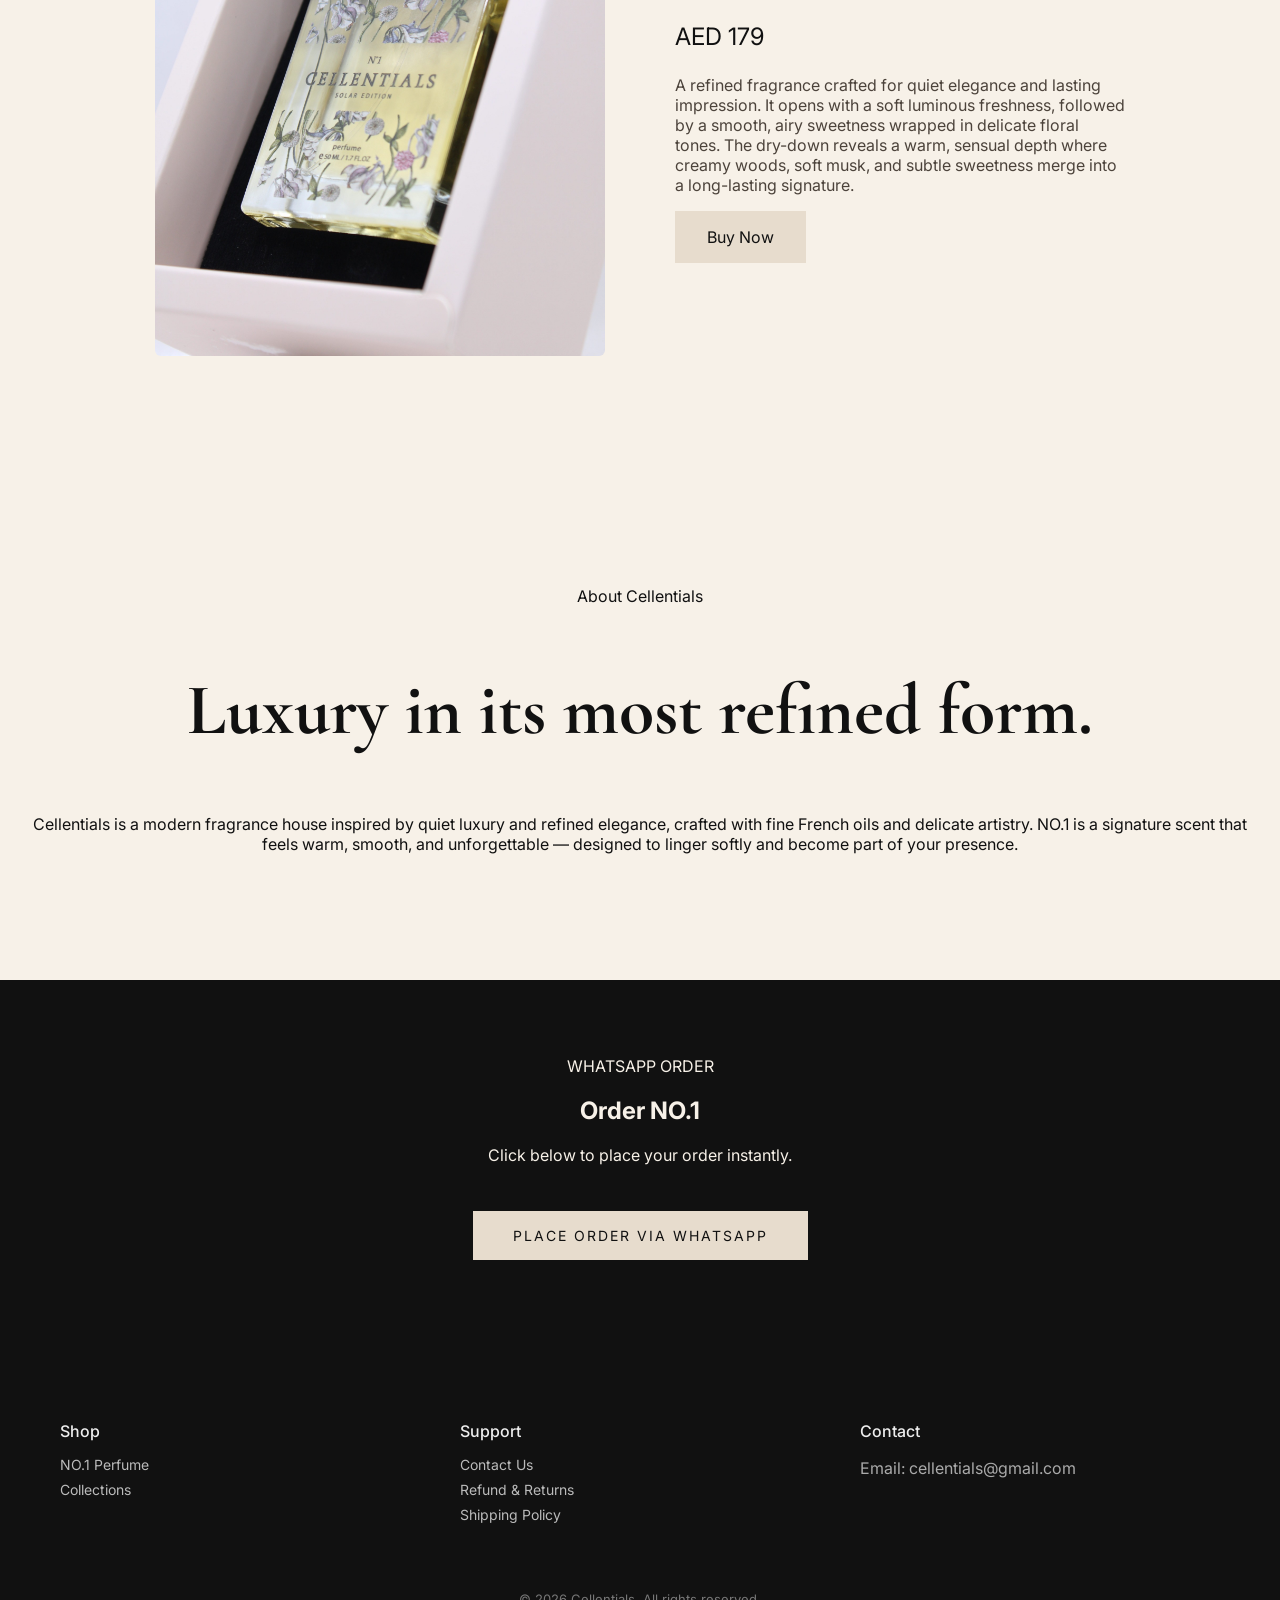
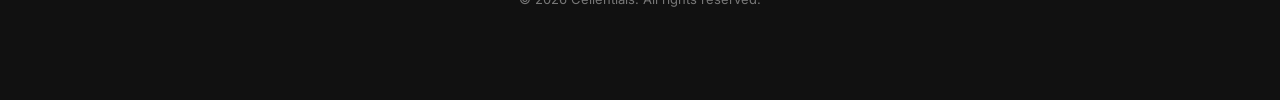
==== commit b26da020: "Update index.html" ====
--- a/index.html
+++ b/index.html
@@ -9,7 +9,9 @@
     <link rel="preconnect" href="https://fonts.gstatic.com" crossorigin>
     <link href="https://fonts.googleapis.com/css2?family=Cormorant+Garamond:wght@400;500;600;700&family=Inter:wght@300;400;500;600&display=swap" rel="stylesheet">
 </head>
-
+<a href="https://wa.me/971507528911" class="whatsapp-float" target="_blank">
+  <img src="https://cdn-icons-png.flaticon.com/512/733/733585.png" alt="WhatsApp">
+</a>
 <body>
 
     <!-- NAV -->
--- a/style.css
+++ b/style.css
@@ -19,28 +19,38 @@
     font-family: 'Inter', sans-serif;
 }
 
+body {
+    padding-top: 80px;
+}
+
+/* NAVBAR */
 /* NAVBAR */
 nav {
-    position: absolute;
+    position: fixed; /* changed from absolute */
     top: 0;
     left: 0;
     width: 100%;
-    padding: 28px 60px;
+    padding: 20px 60px;
     display: flex;
     justify-content: space-between;
     align-items: center;
-    z-index: 10;
-}
-
+    z-index: 1000;
+
+    background-color: rgba(247, 241, 232, 0.9); /* beige */
+    backdrop-filter: blur(6px); /* luxury glass effect */
+}
+
+/* LOGO */
 .logo {
     font-family: 'Cormorant Garamond', serif;
     font-size: 32px;
     font-weight: 600;
-    color: #f7f1e8;
+    color: #111; /* changed to dark */
     margin: 0;
     letter-spacing: 1px;
 }
 
+/* NAV LINKS */
 nav ul {
     display: flex;
     gap: 35px;
@@ -51,10 +61,15 @@
 
 nav ul li a {
     text-decoration: none;
-    color: #f7f1e8;
+    color: #111; /* changed to dark */
     font-size: 14px;
     letter-spacing: 1px;
     text-transform: uppercase;
+}
+
+/* HOVER EFFECT */
+nav ul li a:hover {
+    opacity: 0.6;
 }
 
 /* HERO */
@@ -341,6 +356,33 @@
   border: 1px solid #e7dccd;
 
 }
+.whatsapp-btn {
+  display: inline-block;
+  margin-top: 30px;
+  padding: 16px 40px;
+  background-color: transparent;
+  color: #111;
+  text-decoration: none;
+  font-size: 13px;
+  letter-spacing: 2px;
+  text-transform: uppercase;
+  border: 1px solid #111;
+  transition: 0.3s ease;
+}
+
+.whatsapp-btn:hover {
+  background-color: #111;
+  color: #f7f1e8;
+}
+
+.contact-info {
+  margin-top: 20px;
+}
+
+.contact p {
+  color: #5c5146;
+  line-height: 1.8;
+}
 .policy {
   padding: 140px 20px 100px;
   background-color: #f7f1e8;
